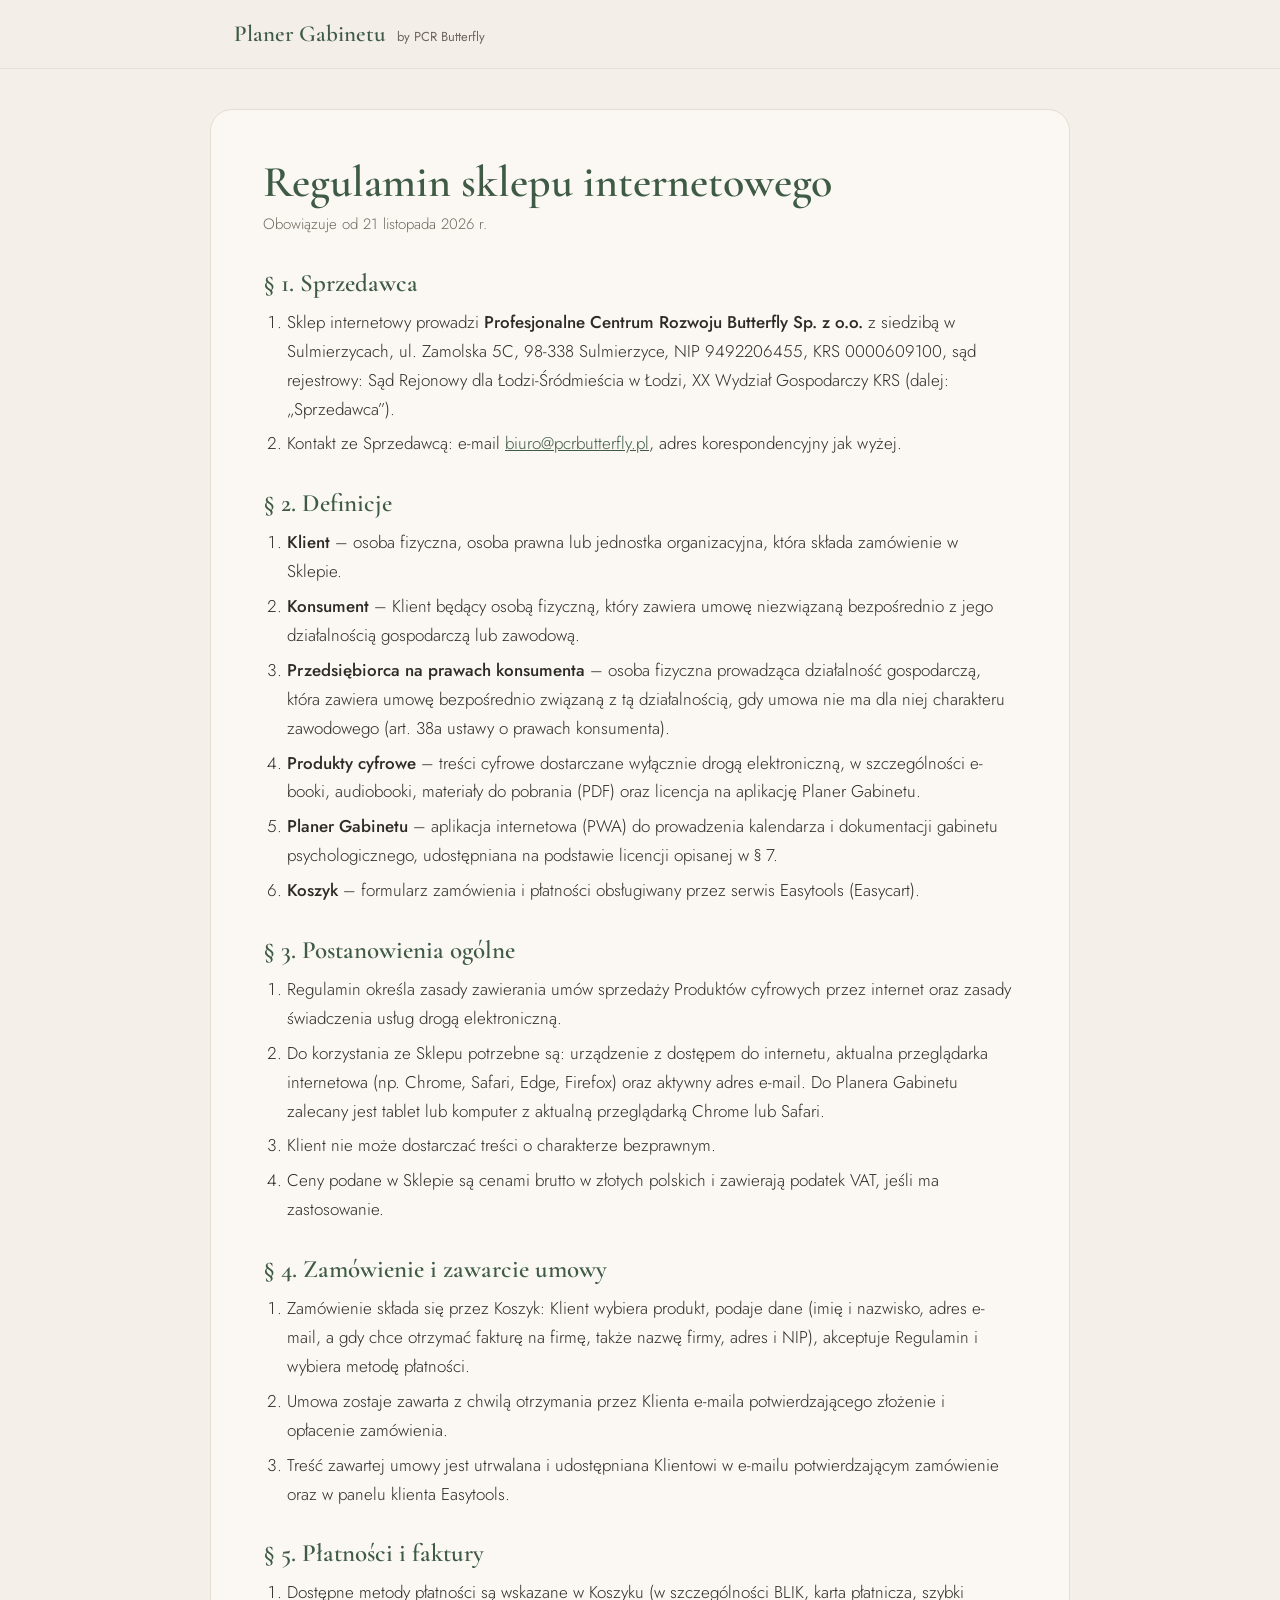
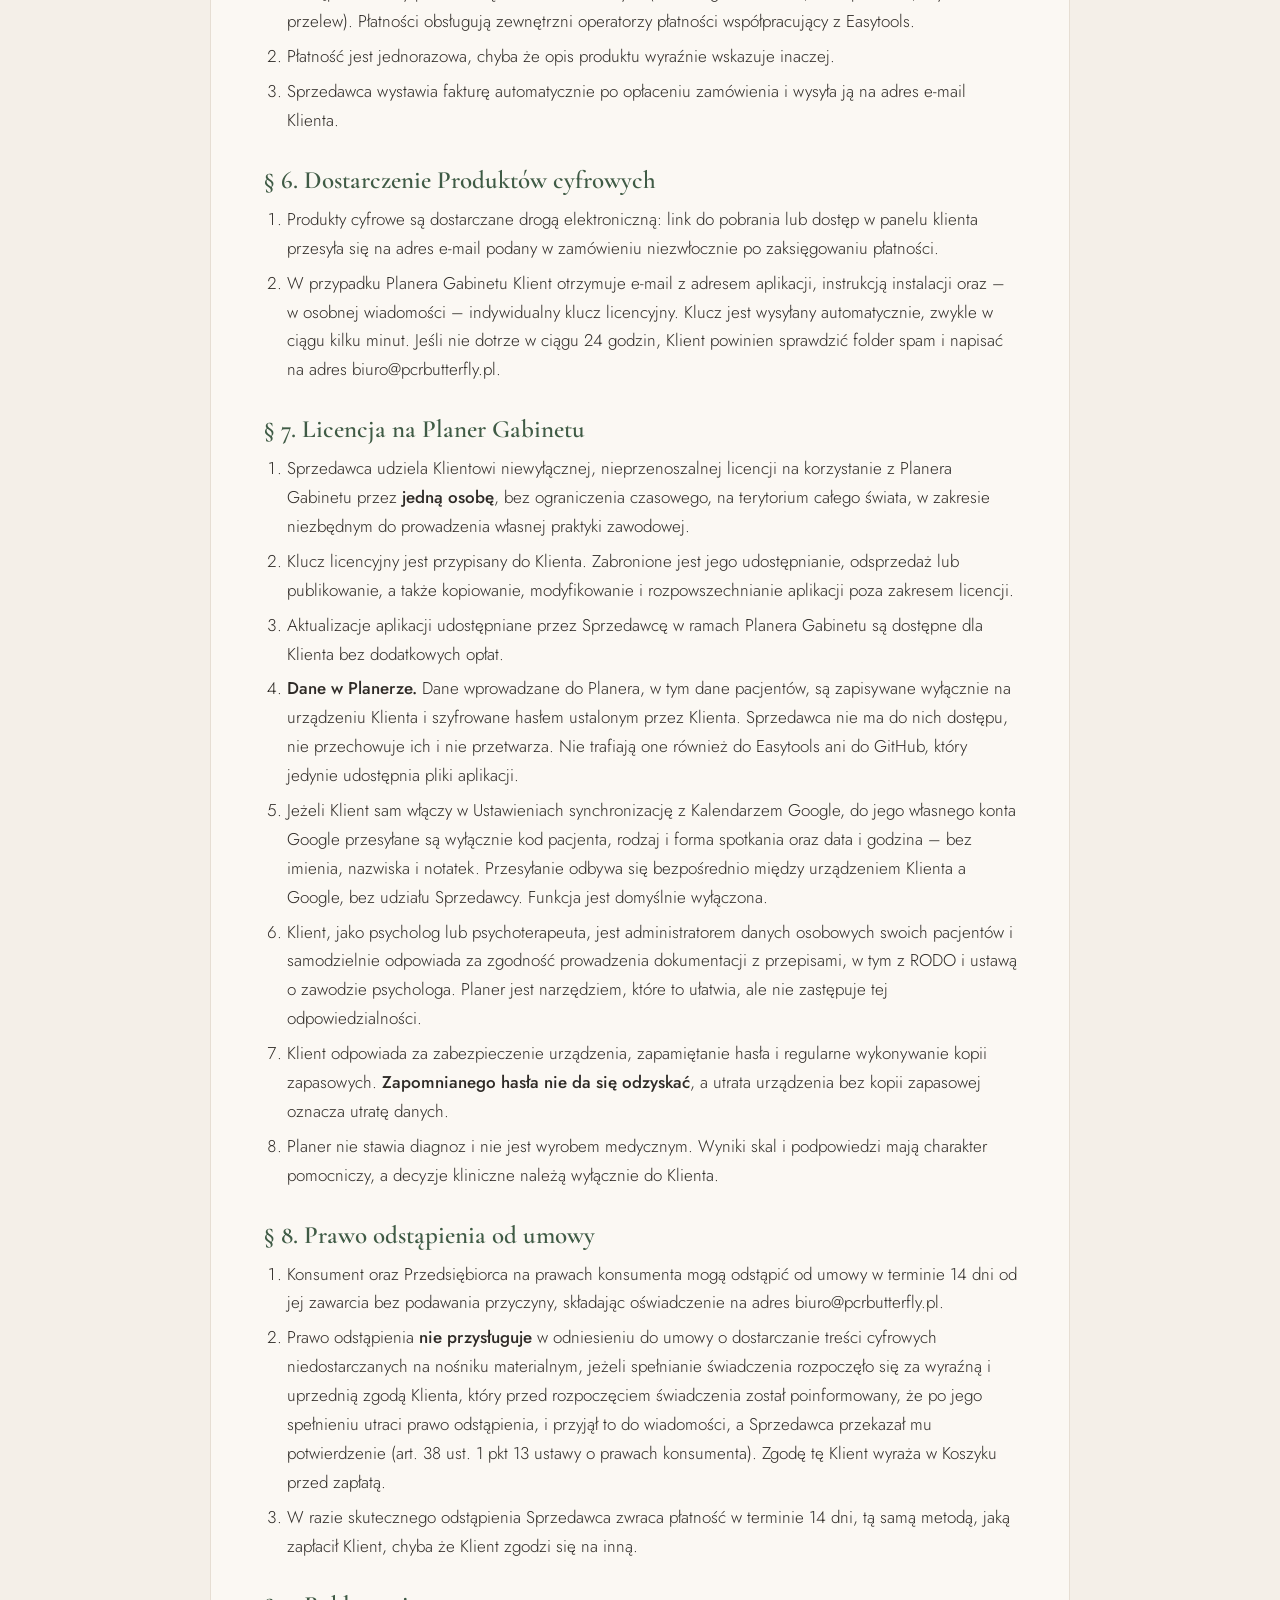
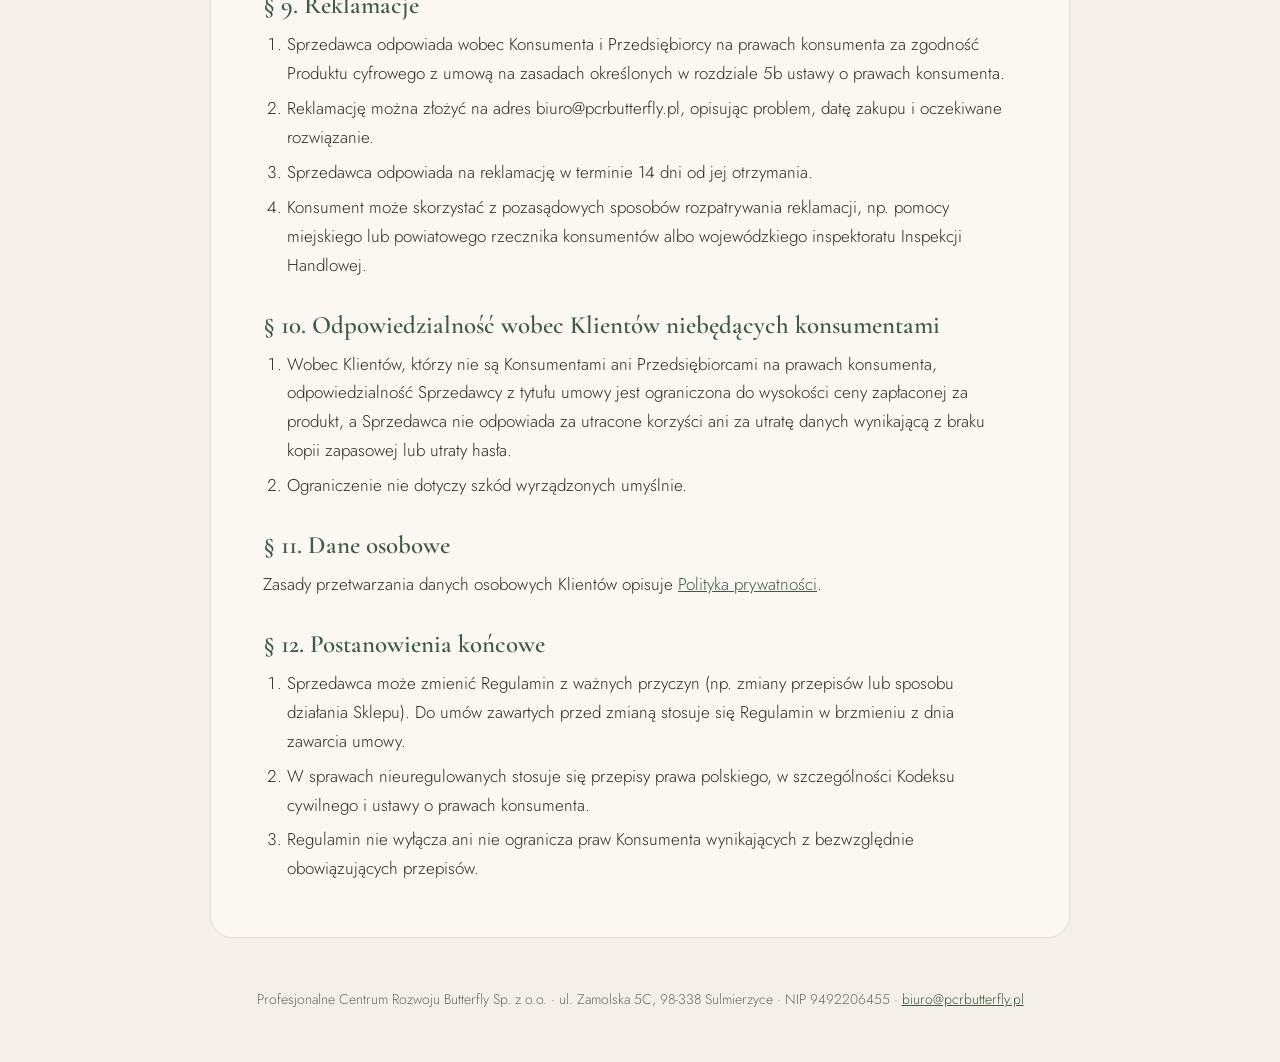
==== regulamin.html @ 04ec0ae3 "Regulamin i polityka prywatności + linki w stopce Co-Authored-By: Claude Opus 5.5 <noreply@anthropic" ====
<!DOCTYPE html>
<html lang="pl">
<head>
<meta charset="utf-8">
<meta name="viewport" content="width=device-width, initial-scale=1">
<title>Regulamin sklepu | PCR Butterfly</title>
<meta name="robots" content="noindex">
<link rel="stylesheet" href="assets/fonts/fonts.css">
<link rel="stylesheet" href="assets/legal.css">
</head>
<body>
<header><div class="wrap"><a href="/" class="brand">Planer Gabinetu <small>by PCR Butterfly</small></a></div></header>
<main class="wrap doc">
<h1>Regulamin sklepu internetowego</h1>
<p class="meta">Obowiązuje od 21 listopada 2026 r.</p>

<h2>§ 1. Sprzedawca</h2>
<ol>
<li>Sklep internetowy prowadzi <b>Profesjonalne Centrum Rozwoju Butterfly Sp. z o.o.</b> z siedzibą w Sulmierzycach, ul. Zamolska 5C, 98-338 Sulmierzyce, NIP 9492206455, KRS 0000609100, sąd rejestrowy: Sąd Rejonowy dla Łodzi-Śródmieścia w Łodzi, XX Wydział Gospodarczy KRS (dalej: „Sprzedawca”).</li>
<li>Kontakt ze Sprzedawcą: e-mail <a href="mailto:biuro@pcrbutterfly.pl">biuro@pcrbutterfly.pl</a>, adres korespondencyjny jak wyżej.</li>
</ol>

<h2>§ 2. Definicje</h2>
<ol>
<li><b>Klient</b> – osoba fizyczna, osoba prawna lub jednostka organizacyjna, która składa zamówienie w Sklepie.</li>
<li><b>Konsument</b> – Klient będący osobą fizyczną, który zawiera umowę niezwiązaną bezpośrednio z jego działalnością gospodarczą lub zawodową.</li>
<li><b>Przedsiębiorca na prawach konsumenta</b> – osoba fizyczna prowadząca działalność gospodarczą, która zawiera umowę bezpośrednio związaną z tą działalnością, gdy umowa nie ma dla niej charakteru zawodowego (art. 38a ustawy o prawach konsumenta).</li>
<li><b>Produkty cyfrowe</b> – treści cyfrowe dostarczane wyłącznie drogą elektroniczną, w szczególności e-booki, audiobooki, materiały do pobrania (PDF) oraz licencja na aplikację Planer Gabinetu.</li>
<li><b>Planer Gabinetu</b> – aplikacja internetowa (PWA) do prowadzenia kalendarza i dokumentacji gabinetu psychologicznego, udostępniana na podstawie licencji opisanej w § 7.</li>
<li><b>Koszyk</b> – formularz zamówienia i płatności obsługiwany przez serwis Easytools (Easycart).</li>
</ol>

<h2>§ 3. Postanowienia ogólne</h2>
<ol>
<li>Regulamin określa zasady zawierania umów sprzedaży Produktów cyfrowych przez internet oraz zasady świadczenia usług drogą elektroniczną.</li>
<li>Do korzystania ze Sklepu potrzebne są: urządzenie z dostępem do internetu, aktualna przeglądarka internetowa (np. Chrome, Safari, Edge, Firefox) oraz aktywny adres e-mail. Do Planera Gabinetu zalecany jest tablet lub komputer z aktualną przeglądarką Chrome lub Safari.</li>
<li>Klient nie może dostarczać treści o charakterze bezprawnym.</li>
<li>Ceny podane w Sklepie są cenami brutto w złotych polskich i zawierają podatek VAT, jeśli ma zastosowanie.</li>
</ol>

<h2>§ 4. Zamówienie i zawarcie umowy</h2>
<ol>
<li>Zamówienie składa się przez Koszyk: Klient wybiera produkt, podaje dane (imię i nazwisko, adres e-mail, a gdy chce otrzymać fakturę na firmę, także nazwę firmy, adres i NIP), akceptuje Regulamin i wybiera metodę płatności.</li>
<li>Umowa zostaje zawarta z chwilą otrzymania przez Klienta e-maila potwierdzającego złożenie i opłacenie zamówienia.</li>
<li>Treść zawartej umowy jest utrwalana i udostępniana Klientowi w e-mailu potwierdzającym zamówienie oraz w panelu klienta Easytools.</li>
</ol>

<h2>§ 5. Płatności i faktury</h2>
<ol>
<li>Dostępne metody płatności są wskazane w Koszyku (w szczególności BLIK, karta płatnicza, szybki przelew). Płatności obsługują zewnętrzni operatorzy płatności współpracujący z Easytools.</li>
<li>Płatność jest jednorazowa, chyba że opis produktu wyraźnie wskazuje inaczej.</li>
<li>Sprzedawca wystawia fakturę automatycznie po opłaceniu zamówienia i wysyła ją na adres e-mail Klienta.</li>
</ol>

<h2>§ 6. Dostarczenie Produktów cyfrowych</h2>
<ol>
<li>Produkty cyfrowe są dostarczane drogą elektroniczną: link do pobrania lub dostęp w panelu klienta przesyła się na adres e-mail podany w zamówieniu niezwłocznie po zaksięgowaniu płatności.</li>
<li>W przypadku Planera Gabinetu Klient otrzymuje e-mail z adresem aplikacji, instrukcją instalacji oraz – w osobnej wiadomości – indywidualny klucz licencyjny. Klucz jest wysyłany automatycznie, zwykle w ciągu kilku minut. Jeśli nie dotrze w ciągu 24 godzin, Klient powinien sprawdzić folder spam i napisać na adres biuro@pcrbutterfly.pl.</li>
</ol>

<h2>§ 7. Licencja na Planer Gabinetu</h2>
<ol>
<li>Sprzedawca udziela Klientowi niewyłącznej, nieprzenoszalnej licencji na korzystanie z Planera Gabinetu przez <b>jedną osobę</b>, bez ograniczenia czasowego, na terytorium całego świata, w zakresie niezbędnym do prowadzenia własnej praktyki zawodowej.</li>
<li>Klucz licencyjny jest przypisany do Klienta. Zabronione jest jego udostępnianie, odsprzedaż lub publikowanie, a także kopiowanie, modyfikowanie i rozpowszechnianie aplikacji poza zakresem licencji.</li>
<li>Aktualizacje aplikacji udostępniane przez Sprzedawcę w ramach Planera Gabinetu są dostępne dla Klienta bez dodatkowych opłat.</li>
<li><b>Dane w Planerze.</b> Dane wprowadzane do Planera, w tym dane pacjentów, są zapisywane wyłącznie na urządzeniu Klienta i szyfrowane hasłem ustalonym przez Klienta. Sprzedawca nie ma do nich dostępu, nie przechowuje ich i nie przetwarza. Nie trafiają one również do Easytools ani do GitHub, który jedynie udostępnia pliki aplikacji.</li>
<li>Jeżeli Klient sam włączy w Ustawieniach synchronizację z Kalendarzem Google, do jego własnego konta Google przesyłane są wyłącznie kod pacjenta, rodzaj i forma spotkania oraz data i godzina – bez imienia, nazwiska i notatek. Przesyłanie odbywa się bezpośrednio między urządzeniem Klienta a Google, bez udziału Sprzedawcy. Funkcja jest domyślnie wyłączona.</li>
<li>Klient, jako psycholog lub psychoterapeuta, jest administratorem danych osobowych swoich pacjentów i samodzielnie odpowiada za zgodność prowadzenia dokumentacji z przepisami, w tym z RODO i ustawą o zawodzie psychologa. Planer jest narzędziem, które to ułatwia, ale nie zastępuje tej odpowiedzialności.</li>
<li>Klient odpowiada za zabezpieczenie urządzenia, zapamiętanie hasła i regularne wykonywanie kopii zapasowych. <b>Zapomnianego hasła nie da się odzyskać</b>, a utrata urządzenia bez kopii zapasowej oznacza utratę danych.</li>
<li>Planer nie stawia diagnoz i nie jest wyrobem medycznym. Wyniki skal i podpowiedzi mają charakter pomocniczy, a decyzje kliniczne należą wyłącznie do Klienta.</li>
</ol>

<h2>§ 8. Prawo odstąpienia od umowy</h2>
<ol>
<li>Konsument oraz Przedsiębiorca na prawach konsumenta mogą odstąpić od umowy w terminie 14 dni od jej zawarcia bez podawania przyczyny, składając oświadczenie na adres biuro@pcrbutterfly.pl.</li>
<li>Prawo odstąpienia <b>nie przysługuje</b> w odniesieniu do umowy o dostarczanie treści cyfrowych niedostarczanych na nośniku materialnym, jeżeli spełnianie świadczenia rozpoczęło się za wyraźną i uprzednią zgodą Klienta, który przed rozpoczęciem świadczenia został poinformowany, że po jego spełnieniu utraci prawo odstąpienia, i przyjął to do wiadomości, a Sprzedawca przekazał mu potwierdzenie (art. 38 ust. 1 pkt 13 ustawy o prawach konsumenta). Zgodę tę Klient wyraża w Koszyku przed zapłatą.</li>
<li>W razie skutecznego odstąpienia Sprzedawca zwraca płatność w terminie 14 dni, tą samą metodą, jaką zapłacił Klient, chyba że Klient zgodzi się na inną.</li>
</ol>

<h2>§ 9. Reklamacje</h2>
<ol>
<li>Sprzedawca odpowiada wobec Konsumenta i Przedsiębiorcy na prawach konsumenta za zgodność Produktu cyfrowego z umową na zasadach określonych w rozdziale 5b ustawy o prawach konsumenta.</li>
<li>Reklamację można złożyć na adres biuro@pcrbutterfly.pl, opisując problem, datę zakupu i oczekiwane rozwiązanie.</li>
<li>Sprzedawca odpowiada na reklamację w terminie 14 dni od jej otrzymania.</li>
<li>Konsument może skorzystać z pozasądowych sposobów rozpatrywania reklamacji, np. pomocy miejskiego lub powiatowego rzecznika konsumentów albo wojewódzkiego inspektoratu Inspekcji Handlowej.</li>
</ol>

<h2>§ 10. Odpowiedzialność wobec Klientów niebędących konsumentami</h2>
<ol>
<li>Wobec Klientów, którzy nie są Konsumentami ani Przedsiębiorcami na prawach konsumenta, odpowiedzialność Sprzedawcy z tytułu umowy jest ograniczona do wysokości ceny zapłaconej za produkt, a Sprzedawca nie odpowiada za utracone korzyści ani za utratę danych wynikającą z braku kopii zapasowej lub utraty hasła.</li>
<li>Ograniczenie nie dotyczy szkód wyrządzonych umyślnie.</li>
</ol>

<h2>§ 11. Dane osobowe</h2>
<p>Zasady przetwarzania danych osobowych Klientów opisuje <a href="/polityka-prywatnosci.html">Polityka prywatności</a>.</p>

<h2>§ 12. Postanowienia końcowe</h2>
<ol>
<li>Sprzedawca może zmienić Regulamin z ważnych przyczyn (np. zmiany przepisów lub sposobu działania Sklepu). Do umów zawartych przed zmianą stosuje się Regulamin w brzmieniu z dnia zawarcia umowy.</li>
<li>W sprawach nieuregulowanych stosuje się przepisy prawa polskiego, w szczególności Kodeksu cywilnego i ustawy o prawach konsumenta.</li>
<li>Regulamin nie wyłącza ani nie ogranicza praw Konsumenta wynikających z bezwzględnie obowiązujących przepisów.</li>
</ol>
</main>
<footer><div class="wrap">Profesjonalne Centrum Rozwoju Butterfly Sp. z o.o. · ul. Zamolska 5C, 98-338 Sulmierzyce · NIP 9492206455 · <a href="mailto:biuro@pcrbutterfly.pl">biuro@pcrbutterfly.pl</a></div></footer>
</body>
</html>
---- assets/fonts/fonts.css ----
@font-face{font-family:'Cormorant Garamond';font-style:normal;font-weight:500;font-display:swap;src:url(cormorant-garamond-latin-500-normal.woff2) format('woff2');unicode-range:U+0000-00FF,U+0131,U+0152-0153,U+02BB-02BC,U+02C6,U+02DA,U+02DC,U+0304,U+0308,U+0329,U+2000-206F,U+20AC,U+2122,U+2191,U+2193,U+2212,U+2215,U+FEFF,U+FFFD}
@font-face{font-family:'Cormorant Garamond';font-style:normal;font-weight:500;font-display:swap;src:url(cormorant-garamond-latin-ext-500-normal.woff2) format('woff2');unicode-range:U+0100-02BA,U+02BD-02C5,U+02C7-02CC,U+02CE-02D7,U+02DD-02FF,U+0304,U+0308,U+0329,U+1D00-1DBF,U+1E00-1E9F,U+1EF2-1EFF,U+2020,U+20A0-20AB,U+20AD-20C0,U+2113,U+2C60-2C7F,U+A720-A7FF}
@font-face{font-family:'Cormorant Garamond';font-style:normal;font-weight:600;font-display:swap;src:url(cormorant-garamond-latin-600-normal.woff2) format('woff2');unicode-range:U+0000-00FF,U+0131,U+0152-0153,U+02BB-02BC,U+02C6,U+02DA,U+02DC,U+0304,U+0308,U+0329,U+2000-206F,U+20AC,U+2122,U+2191,U+2193,U+2212,U+2215,U+FEFF,U+FFFD}
@font-face{font-family:'Cormorant Garamond';font-style:normal;font-weight:600;font-display:swap;src:url(cormorant-garamond-latin-ext-600-normal.woff2) format('woff2');unicode-range:U+0100-02BA,U+02BD-02C5,U+02C7-02CC,U+02CE-02D7,U+02DD-02FF,U+0304,U+0308,U+0329,U+1D00-1DBF,U+1E00-1E9F,U+1EF2-1EFF,U+2020,U+20A0-20AB,U+20AD-20C0,U+2113,U+2C60-2C7F,U+A720-A7FF}
@font-face{font-family:'Cormorant Garamond';font-style:italic;font-weight:500;font-display:swap;src:url(cormorant-garamond-latin-500-italic.woff2) format('woff2');unicode-range:U+0000-00FF,U+0131,U+0152-0153,U+02BB-02BC,U+02C6,U+02DA,U+02DC,U+0304,U+0308,U+0329,U+2000-206F,U+20AC,U+2122,U+2191,U+2193,U+2212,U+2215,U+FEFF,U+FFFD}
@font-face{font-family:'Cormorant Garamond';font-style:italic;font-weight:500;font-display:swap;src:url(cormorant-garamond-latin-ext-500-italic.woff2) format('woff2');unicode-range:U+0100-02BA,U+02BD-02C5,U+02C7-02CC,U+02CE-02D7,U+02DD-02FF,U+0304,U+0308,U+0329,U+1D00-1DBF,U+1E00-1E9F,U+1EF2-1EFF,U+2020,U+20A0-20AB,U+20AD-20C0,U+2113,U+2C60-2C7F,U+A720-A7FF}
@font-face{font-family:'Jost';font-style:normal;font-weight:300;font-display:swap;src:url(jost-latin-300-normal.woff2) format('woff2');unicode-range:U+0000-00FF,U+0131,U+0152-0153,U+02BB-02BC,U+02C6,U+02DA,U+02DC,U+0304,U+0308,U+0329,U+2000-206F,U+20AC,U+2122,U+2191,U+2193,U+2212,U+2215,U+FEFF,U+FFFD}
@font-face{font-family:'Jost';font-style:normal;font-weight:300;font-display:swap;src:url(jost-latin-ext-300-normal.woff2) format('woff2');unicode-range:U+0100-02BA,U+02BD-02C5,U+02C7-02CC,U+02CE-02D7,U+02DD-02FF,U+0304,U+0308,U+0329,U+1D00-1DBF,U+1E00-1E9F,U+1EF2-1EFF,U+2020,U+20A0-20AB,U+20AD-20C0,U+2113,U+2C60-2C7F,U+A720-A7FF}
@font-face{font-family:'Jost';font-style:normal;font-weight:400;font-display:swap;src:url(jost-latin-400-normal.woff2) format('woff2');unicode-range:U+0000-00FF,U+0131,U+0152-0153,U+02BB-02BC,U+02C6,U+02DA,U+02DC,U+0304,U+0308,U+0329,U+2000-206F,U+20AC,U+2122,U+2191,U+2193,U+2212,U+2215,U+FEFF,U+FFFD}
@font-face{font-family:'Jost';font-style:normal;font-weight:400;font-display:swap;src:url(jost-latin-ext-400-normal.woff2) format('woff2');unicode-range:U+0100-02BA,U+02BD-02C5,U+02C7-02CC,U+02CE-02D7,U+02DD-02FF,U+0304,U+0308,U+0329,U+1D00-1DBF,U+1E00-1E9F,U+1EF2-1EFF,U+2020,U+20A0-20AB,U+20AD-20C0,U+2113,U+2C60-2C7F,U+A720-A7FF}
@font-face{font-family:'Jost';font-style:normal;font-weight:500;font-display:swap;src:url(jost-latin-500-normal.woff2) format('woff2');unicode-range:U+0000-00FF,U+0131,U+0152-0153,U+02BB-02BC,U+02C6,U+02DA,U+02DC,U+0304,U+0308,U+0329,U+2000-206F,U+20AC,U+2122,U+2191,U+2193,U+2212,U+2215,U+FEFF,U+FFFD}
@font-face{font-family:'Jost';font-style:normal;font-weight:500;font-display:swap;src:url(jost-latin-ext-500-normal.woff2) format('woff2');unicode-range:U+0100-02BA,U+02BD-02C5,U+02C7-02CC,U+02CE-02D7,U+02DD-02FF,U+0304,U+0308,U+0329,U+1D00-1DBF,U+1E00-1E9F,U+1EF2-1EFF,U+2020,U+20A0-20AB,U+20AD-20C0,U+2113,U+2C60-2C7F,U+A720-A7FF}
---- assets/legal.css ----
:root{--bg:#F4EFE8;--paper:#FBF8F3;--ink:#2E2A26;--muted:#6F675E;--deep:#3F5B45;--terra:#B8735A;--line:#E6DED3}
*{box-sizing:border-box;margin:0;padding:0}
body{background:var(--bg);color:var(--ink);font:300 17px/1.7 'Jost',system-ui,sans-serif}
.wrap{max-width:860px;margin:0 auto;padding:0 24px}
header{border-bottom:1px solid var(--line);background:rgba(244,239,232,.9)}
header .wrap{height:68px;display:flex;align-items:center}
.brand{font:600 23px 'Cormorant Garamond',Georgia,serif;color:var(--deep);text-decoration:none}
.brand small{font:400 13px 'Jost';color:var(--muted);margin-left:6px}
.doc{background:var(--paper);border:1px solid var(--line);border-radius:22px;padding:48px 52px;margin:40px auto}
h1{font:600 44px/1.1 'Cormorant Garamond',Georgia,serif;color:var(--deep);margin-bottom:6px}
.meta{color:var(--muted);font-size:15px;margin-bottom:28px}
h2{font:600 25px 'Cormorant Garamond',Georgia,serif;color:var(--deep);margin:30px 0 10px}
p,li{margin:6px 0}
ol,ul{padding-left:24px}
b{font-weight:500}
a{color:var(--deep)}
table{width:100%;border-collapse:collapse;font-size:15px;margin:10px 0}
th,td{border:1px solid var(--line);padding:10px;text-align:left;vertical-align:top}
th{background:var(--bg);font-weight:500}
.todo{background:#F2DDD2;color:#8a3f2a;padding:0 6px;border-radius:6px;font-weight:500}
footer{text-align:center;color:var(--muted);font-size:14px;padding:10px 0 50px}
@media(max-width:640px){.doc{padding:28px 22px}h1{font-size:34px}table{font-size:13px}}
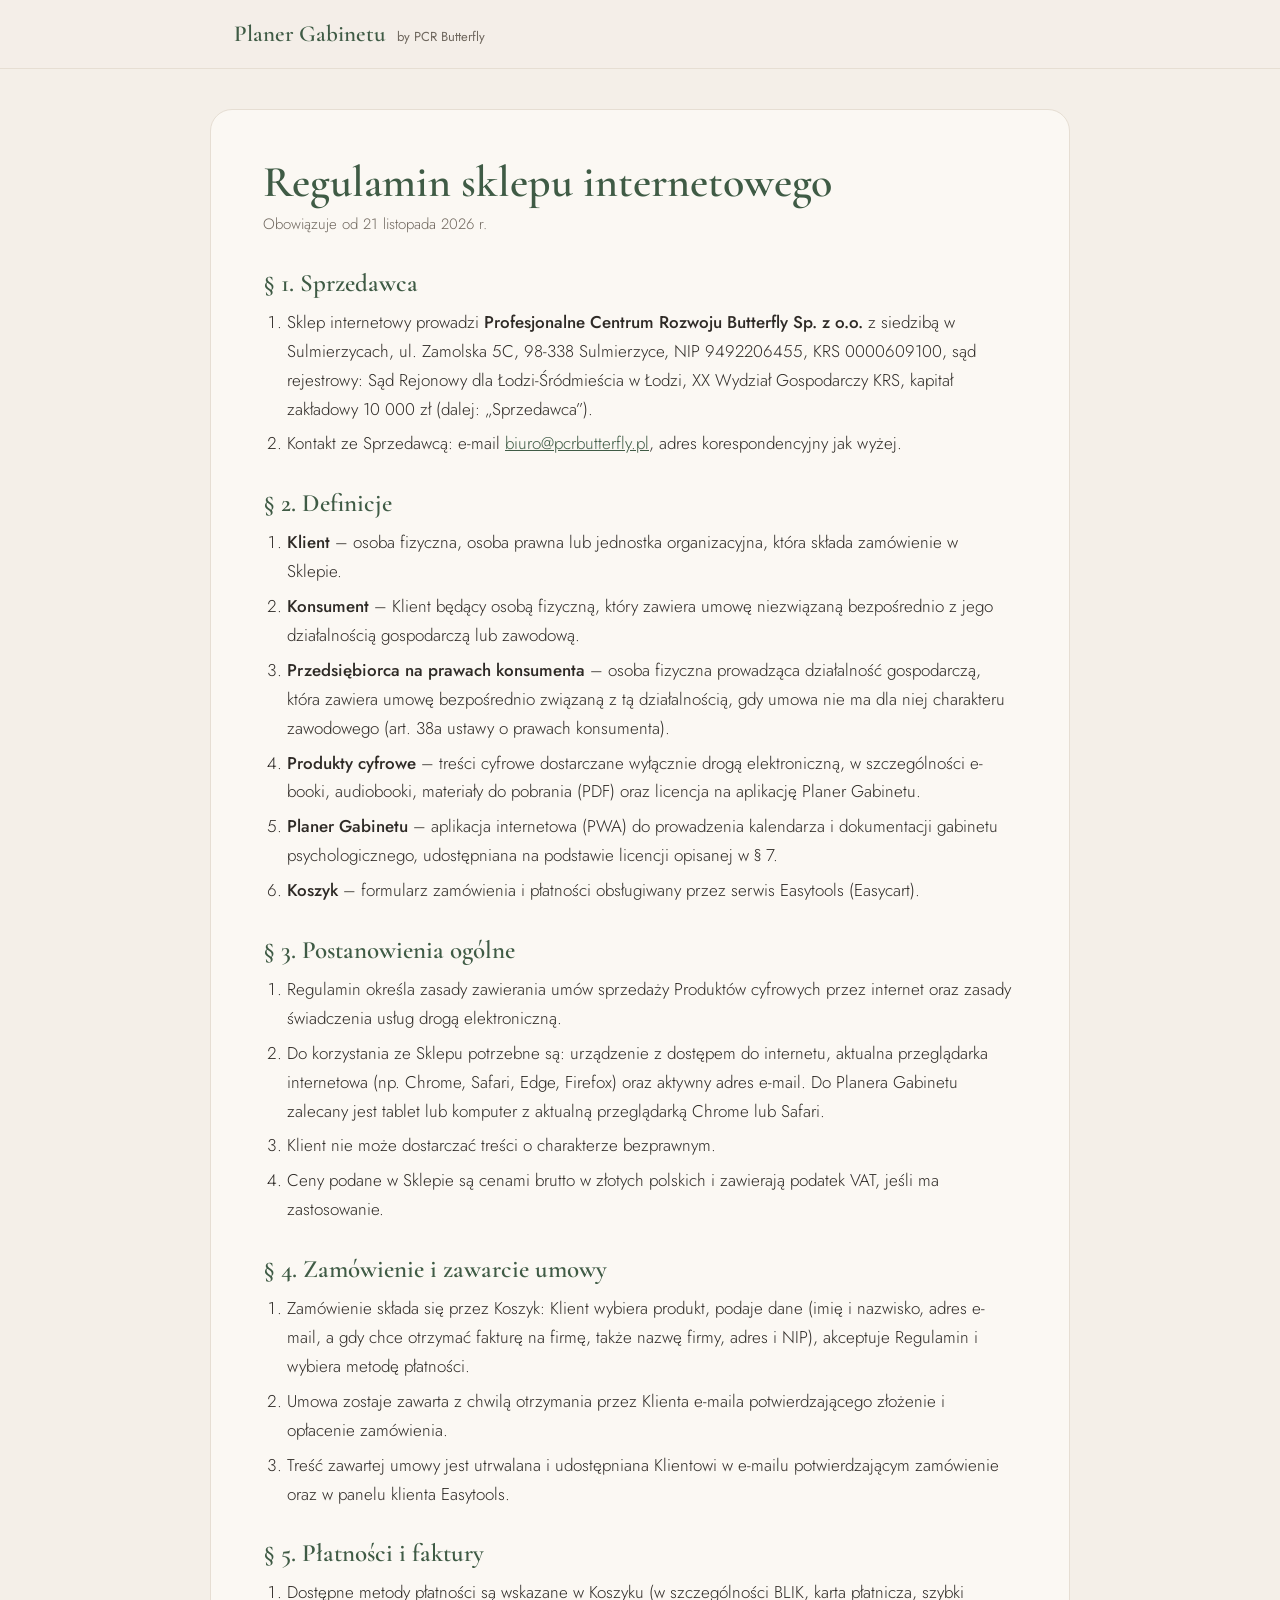
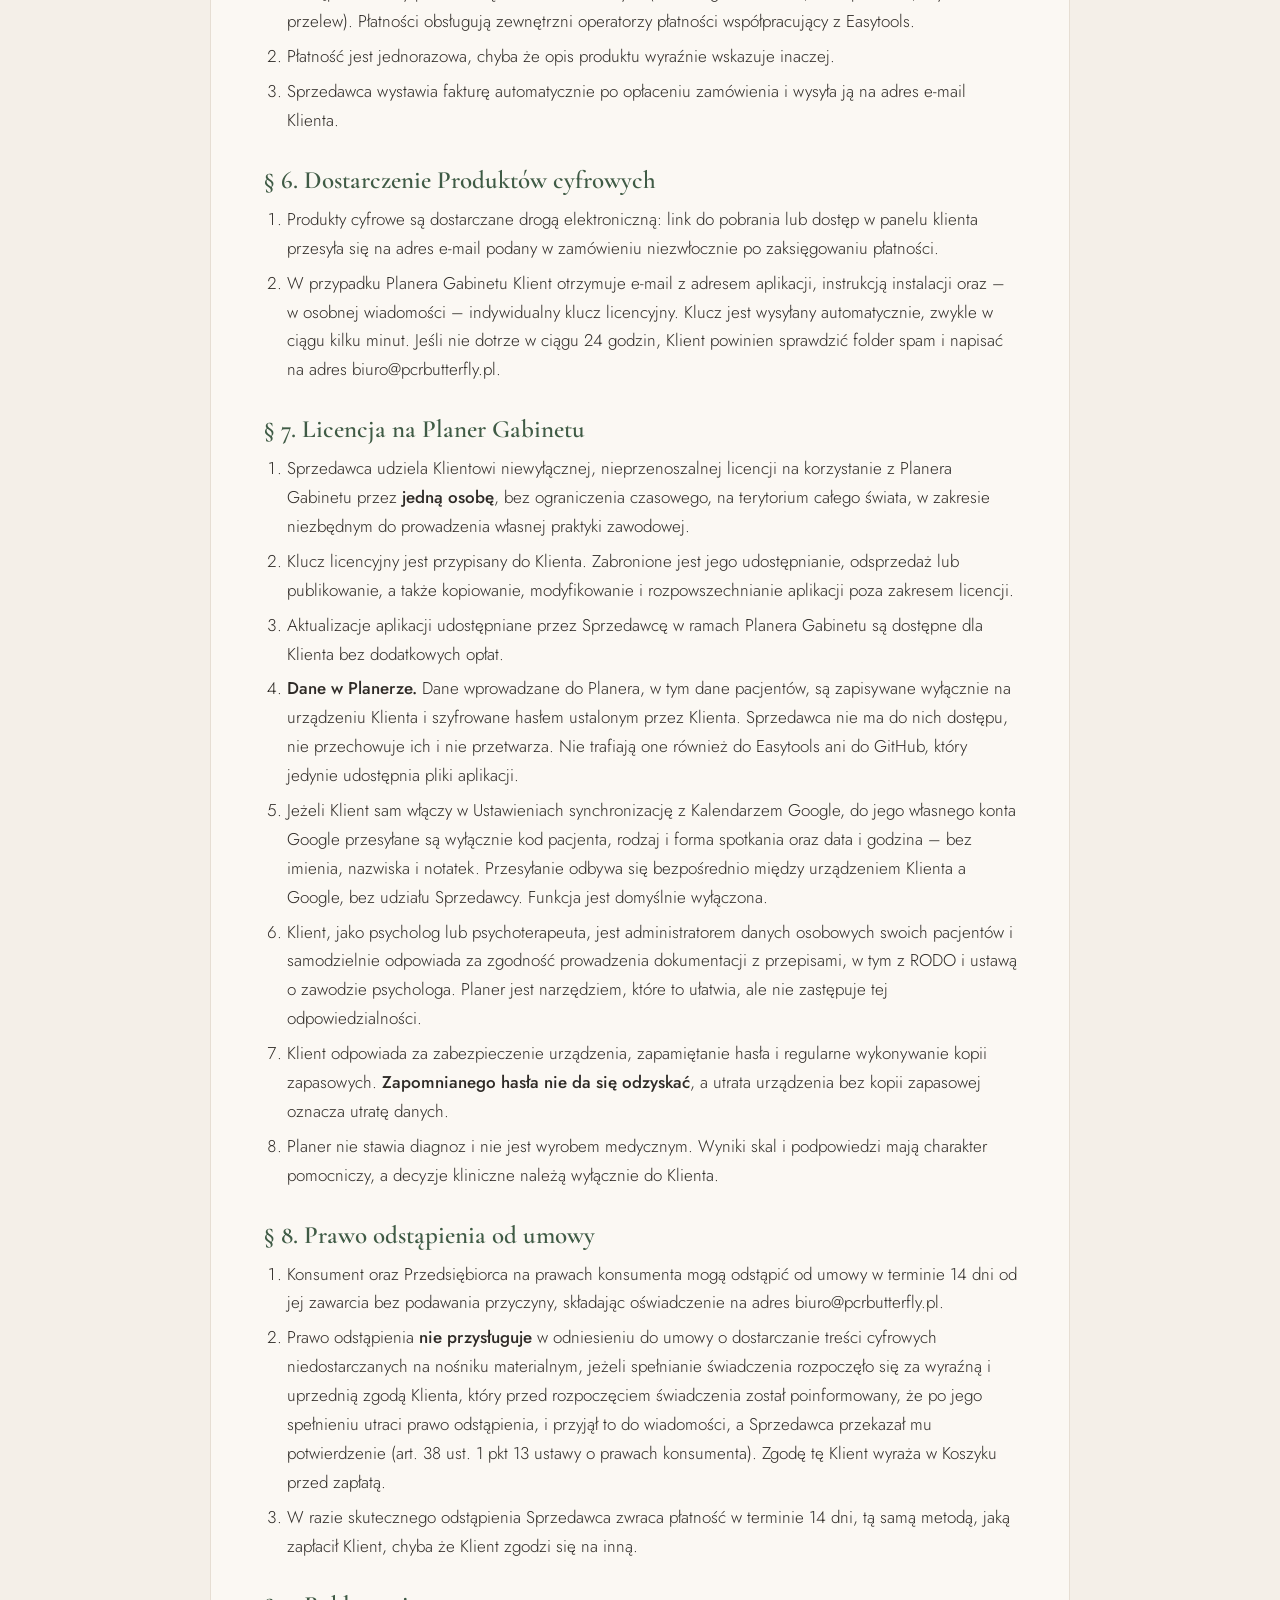
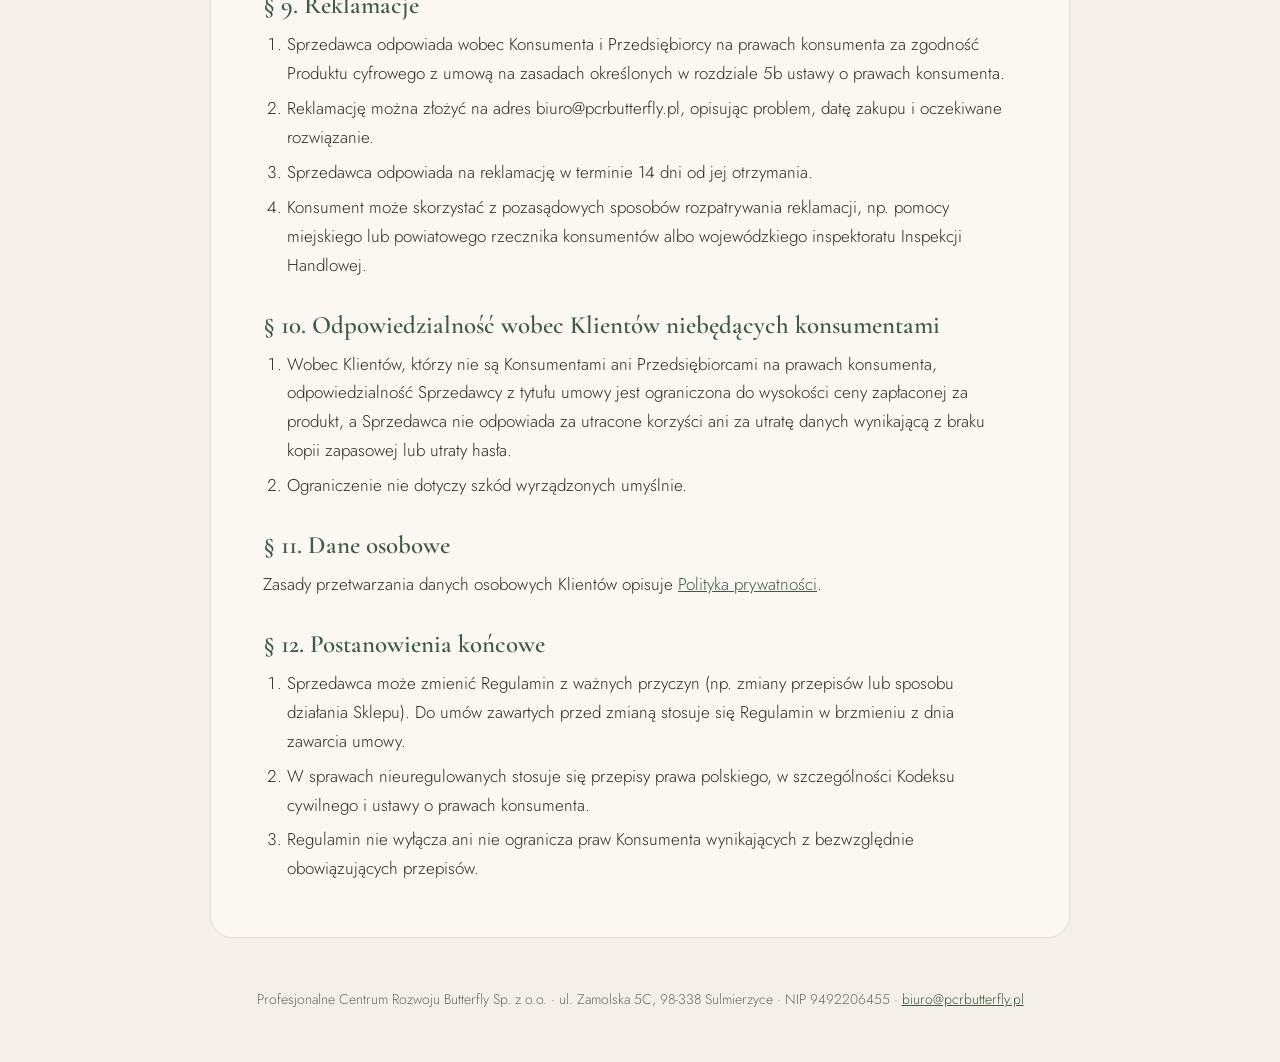
==== commit 7fc212a2: "Regulamin: kapitał zakładowy Co-Authored-By: Claude Opus 5.5 <noreply@anthropic.com> Claude-Session:" ====
--- a/regulamin.html
+++ b/regulamin.html
@@ -16,7 +16,7 @@
 
 <h2>§ 1. Sprzedawca</h2>
 <ol>
-<li>Sklep internetowy prowadzi <b>Profesjonalne Centrum Rozwoju Butterfly Sp. z o.o.</b> z siedzibą w Sulmierzycach, ul. Zamolska 5C, 98-338 Sulmierzyce, NIP 9492206455, KRS 0000609100, sąd rejestrowy: Sąd Rejonowy dla Łodzi-Śródmieścia w Łodzi, XX Wydział Gospodarczy KRS (dalej: „Sprzedawca”).</li>
+<li>Sklep internetowy prowadzi <b>Profesjonalne Centrum Rozwoju Butterfly Sp. z o.o.</b> z siedzibą w Sulmierzycach, ul. Zamolska 5C, 98-338 Sulmierzyce, NIP 9492206455, KRS 0000609100, sąd rejestrowy: Sąd Rejonowy dla Łodzi-Śródmieścia w Łodzi, XX Wydział Gospodarczy KRS, kapitał zakładowy 10 000 zł (dalej: „Sprzedawca”).</li>
 <li>Kontakt ze Sprzedawcą: e-mail <a href="mailto:biuro@pcrbutterfly.pl">biuro@pcrbutterfly.pl</a>, adres korespondencyjny jak wyżej.</li>
 </ol>
 
